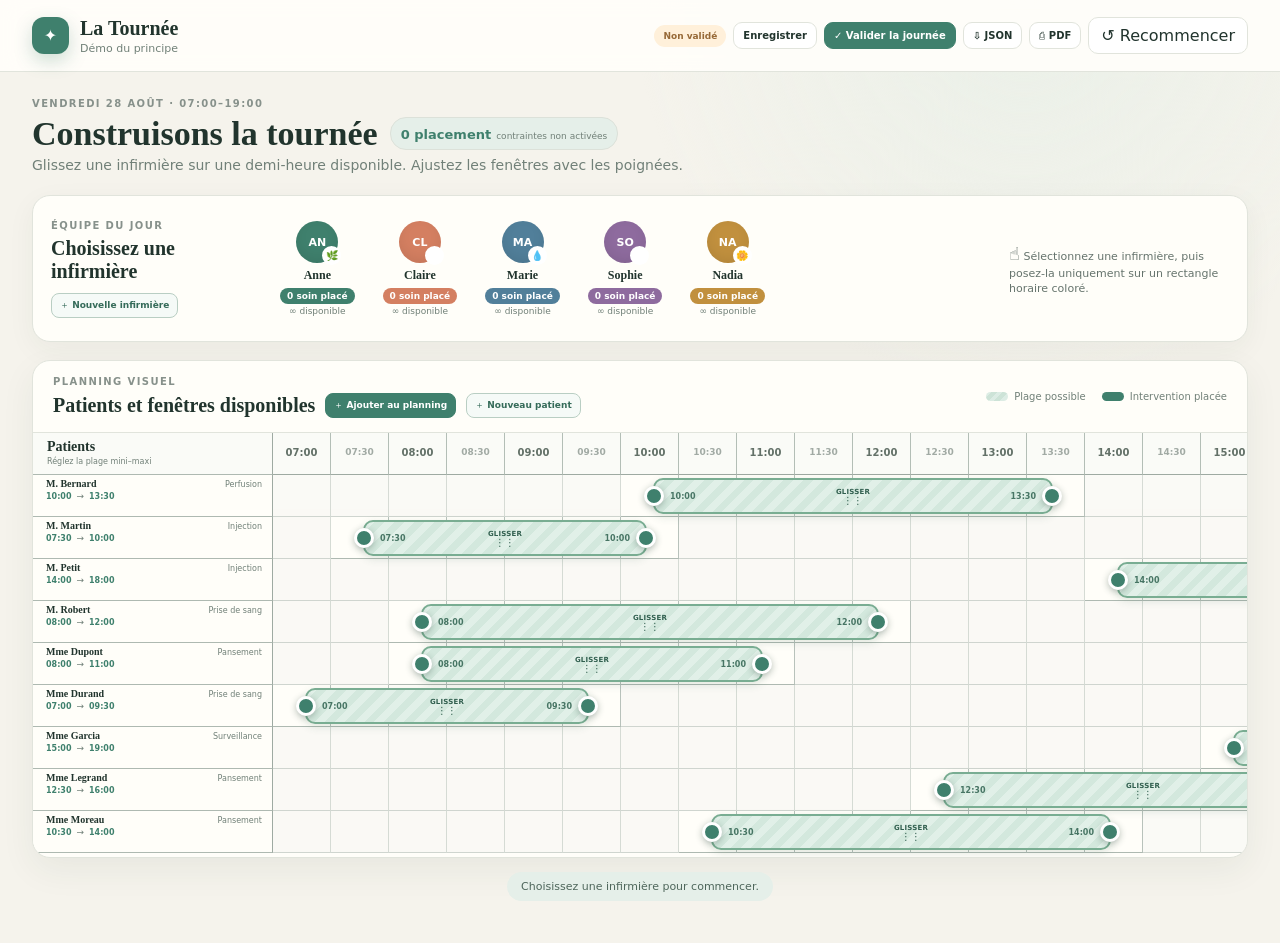
==== index.html @ e07efc5f "Publier la démo La Tournée" ====
<!doctype html>
<html lang="fr">
<head>
  <meta charset="utf-8">
  <meta name="viewport" content="width=device-width, initial-scale=1">
  <meta name="theme-color" content="#f5f3ec">
  <title>La Tournée — Démo planning</title>
  <link rel="stylesheet" href="styles.css">
</head>
<body>
  <header class="topbar">
    <div class="brand"><span class="brand-mark">✦</span><div><strong>La Tournée</strong><small>Démo du principe</small></div></div>
    <div class="top-actions">
      <span id="validationBadge" class="validation-badge">Non validé</span>
      <button id="saveButton" class="action-button" type="button">Enregistrer</button>
      <button id="validateButton" class="action-button primary" type="button">✓ Valider la journée</button>
      <button id="exportButton" class="action-button" type="button">⇩ JSON</button>
      <button id="printButton" class="action-button" type="button">⎙ PDF</button>
      <button id="resetButton" class="reset" type="button">↺ Recommencer</button>
    </div>
  </header>
  <main>
    <section class="intro">
      <div><p class="eyebrow">VENDREDI 28 AOÛT · 07:00–19:00</p><div class="intro-title-line"><h1>Construisons la tournée</h1><div class="score" aria-live="polite"><strong id="score">0 placement</strong><span>contraintes non activées</span></div></div><p>Glissez une infirmière sur une demi-heure disponible. Ajustez les fenêtres avec les poignées.</p></div>
    </section>
    <section class="nurse-dock" aria-labelledby="nursesTitle">
      <div class="dock-title"><p class="eyebrow">ÉQUIPE DU JOUR</p><div class="title-with-action"><h2 id="nursesTitle">Choisissez une infirmière</h2><button id="addNurseButton" class="small-add" type="button">＋ Nouvelle infirmière</button></div></div>
      <div id="nurseList" class="nurse-list"></div>
      <p class="hint"><span>☝</span> Sélectionnez une infirmière, puis posez-la uniquement sur un rectangle horaire coloré.</p>
    </section>
    <section id="nurseAgenda" class="nurse-agenda" hidden aria-live="polite">
      <div class="agenda-heading">
        <div><p class="eyebrow">EMPLOI DU TEMPS DE LA JOURNÉE</p><div class="agenda-title-line"><h2 id="agendaTitle"></h2><p id="agendaSummary"></p></div></div>
      </div>
      <div class="agenda-scroll"><div id="nurseTimeline" class="nurse-timeline"></div></div>
      <div class="agenda-table-wrap">
        <table class="agenda-table"><thead><tr><th>Heure</th><th>Patient</th><th>Intervention</th></tr></thead><tbody id="agendaBody"></tbody></table>
      </div>
    </section>
    <section class="planning-card">
      <div class="planning-head">
        <div><p class="eyebrow">PLANNING VISUEL</p><div class="title-with-action"><h2>Patients et fenêtres disponibles</h2><button id="schedulePatientButton" class="small-add primary-add" type="button">＋ Ajouter au planning</button><button id="addPatientButton" class="small-add" type="button">＋ Nouveau patient</button></div></div>
        <div class="legend"><span><i class="possible"></i>Plage possible</span><span><i class="assigned"></i>Intervention placée</span></div>
      </div>
      <div class="table-scroll"><div id="planner" class="planner" aria-label="Planning des patients de 7 heures à 19 heures"></div></div>
    </section>
    <p id="status" class="status" role="status" aria-live="polite">Choisissez une infirmière pour commencer.</p>
    <section id="printGroup" class="print-group" aria-label="Emplois du temps de toute l’équipe"></section>
  </main>
  <dialog id="profileDialog" class="profile-dialog">
    <form id="profileForm" method="dialog">
      <header><p class="eyebrow">FICHE MODIFIABLE</p><h2 id="profileTitle">Informations</h2></header>
      <div class="profile-fields">
        <label>Nom<input id="profileLastName" name="lastName" autocomplete="family-name" required></label>
        <label>Prénom<input id="profileFirstName" name="firstName" autocomplete="given-name"></label>
        <label id="profileProGroup">N° professionnel<input id="profileProNumber" name="proNumber"></label>
        <label>Téléphone<input id="profilePhone" name="phone" type="tel" autocomplete="tel"></label>
        <label id="profileCareGroup">Intervention<select id="profileCare" name="care"><option>Pansement</option><option>Injection</option><option>Prise de sang</option><option>Perfusion</option><option>Surveillance</option><option>Autre</option></select></label>
      </div>
      <p class="profile-note">Ces renseignements pourront être complétés plus tard.</p>
      <div class="profile-actions"><button type="button" id="profileCancel">Annuler</button><button type="submit" class="primary">Enregistrer</button></div>
    </form>
  </dialog>
  <dialog id="schedulePatientDialog" class="profile-dialog">
    <form id="schedulePatientForm" method="dialog">
      <header><p class="eyebrow">INTERVENTION DU JOUR</p><h2>Ajouter un patient au planning</h2></header>
      <div class="profile-fields">
        <label>Patient<select id="schedulePatientSelect" required></select></label>
        <label>Intervention<select id="scheduleCare"><option>Pansement</option><option>Injection</option><option>Prise de sang</option><option>Perfusion</option><option>Surveillance</option><option>Autre</option></select></label>
        <label>Disponible à partir de<select id="scheduleMin" required></select></label>
        <label>Disponible jusqu’à<select id="scheduleMax" required></select></label>
      </div>
      <p class="profile-note">La plage proposée par défaut est 07:00–09:00. Elle restera ajustable ensuite avec les poignées du planning.</p>
      <div class="profile-actions"><button type="button" id="schedulePatientCancel">Annuler</button><button type="submit" class="primary">Ajouter au planning</button></div>
    </form>
  </dialog>
  <script src="app.js"></script>
</body>
</html>
---- styles.css ----
:root{--ink:#21342d;--muted:#718078;--cream:#f5f3ec;--paper:#fffef9;--line:#e1e4dc;--green:#3f806d;--patient-width:240px;--slot-width:58px;font-family:Inter,ui-rounded,"SF Pro Rounded","Segoe UI",system-ui,sans-serif;color:var(--ink);background:var(--cream);font-synthesis:none}
*{box-sizing:border-box}body{margin:0;background:radial-gradient(circle at 80% 0,#eaf0e8 0,transparent 28%),var(--cream)}button,input{font:inherit}
.topbar{height:72px;padding:0 32px;display:flex;align-items:center;justify-content:space-between;background:#fffefaeb;border-bottom:1px solid var(--line);backdrop-filter:blur(10px)}.brand{display:flex;align-items:center;gap:11px}.brand-mark{width:37px;height:37px;display:grid;place-items:center;border-radius:12px;color:#fff;background:var(--green);box-shadow:0 7px 18px #3f806d40}.brand strong,.brand small{display:block}.brand strong{font:700 20px Georgia,serif}.brand small{margin-top:2px;color:var(--muted);font-size:11px}.reset{border:1px solid var(--line);border-radius:10px;padding:8px 12px;color:var(--ink);background:#fff;cursor:pointer}.reset:hover{border-color:#aac6b8;background:#f5faf7}
main{max-width:1500px;margin:auto;padding:26px 32px 42px}.intro{display:flex;align-items:end;justify-content:space-between;margin-bottom:22px}.eyebrow{margin:0 0 6px;color:#87918b;font-size:10px;font-weight:800;letter-spacing:.14em}.intro h1{margin:0 0 5px;font:700 34px/1.1 Georgia,serif}.intro p:last-child{margin:0;color:var(--muted);font-size:14px}.score{min-width:126px;padding:13px 16px;border:1px solid #dce1d9;border-radius:14px;background:#fffefa;box-shadow:0 7px 22px #263a3010}.score strong,.score span{display:block}.score strong{font:700 22px Georgia,serif;color:var(--green)}.score span{margin-top:2px;color:var(--muted);font-size:10px}
.nurse-dock{display:grid;grid-template-columns:200px 1fr auto;align-items:center;gap:20px;margin-bottom:18px;padding:16px 18px;border:1px solid var(--line);border-radius:18px;background:var(--paper);box-shadow:0 8px 28px #27392f0d}.dock-title h2,.planning-head h2{margin:0;font:700 20px Georgia,serif}.nurse-list{display:flex;gap:10px;flex-wrap:wrap}.nurse{min-width:82px;padding:8px;border:1px solid transparent;border-radius:13px;background:transparent;color:var(--ink);cursor:grab;transition:.16s}.nurse:hover,.nurse.selected{transform:translateY(-2px);border-color:var(--nurse);background:#fff;box-shadow:0 6px 16px #263a3016}.portrait{position:relative;width:42px;height:42px;margin:auto;display:grid;place-items:center;border-radius:50%;color:#fff;background:var(--nurse);box-shadow:inset 0 -5px 12px #0001}.portrait b{font-size:11px}.portrait i{position:absolute;right:-3px;bottom:-2px;width:19px;height:19px;display:grid;place-items:center;border:2px solid white;border-radius:50%;background:#fff;font-style:normal;font-size:10px}.nurse strong,.nurse small{display:block}.nurse strong{margin-top:5px;font:700 12px Georgia,serif}.nurse small{margin-top:1px;color:var(--muted);font-size:9px}.hint{max-width:220px;margin:0;color:#65736c;font-size:11px;line-height:1.4}.hint span{font-size:18px}
.planning-card{overflow:hidden;border:1px solid var(--line);border-radius:18px;background:var(--paper);box-shadow:0 12px 34px #263a3010}.planning-head{height:72px;padding:0 20px;display:flex;align-items:center;justify-content:space-between;border-bottom:1px solid var(--line)}.legend{display:flex;gap:16px;color:var(--muted);font-size:10px}.legend span{display:flex;align-items:center;gap:6px}.legend i{width:22px;height:9px;border-radius:5px}.legend .possible{background:repeating-linear-gradient(135deg,#dcece4,#dcece4 4px,#cde3d7 4px,#cde3d7 8px)}.legend .assigned{background:var(--green)}
.table-scroll{overflow-x:auto;padding-bottom:4px}.planner{--slots:24;position:relative;min-width:calc(var(--patient-width) + var(--slots)*var(--slot-width));display:grid;grid-template-columns:var(--patient-width) repeat(var(--slots),var(--slot-width));grid-auto-rows:74px}.patient-heading{position:sticky;left:0;z-index:6;grid-row:1;padding:16px 18px;border-right:1px solid var(--line);border-bottom:1px solid var(--line);background:#fafbf7}.patient-heading strong,.patient-heading span{display:block}.patient-heading strong{font:700 14px Georgia,serif}.patient-heading span{margin-top:4px;color:var(--muted);font-size:9px}.time-heading{grid-row:1;padding-top:24px;text-align:center;border-right:1px solid var(--line);border-bottom:1px solid var(--line);background:#fafbf7;color:#637168;font-size:10px;font-weight:800}.time-heading.half{color:#a1aaa4;font-size:9px}.patient-label{position:sticky;left:0;z-index:5;padding:9px 12px 8px 16px;border-right:1px solid var(--line);border-bottom:1px solid var(--line);background:#fffef9}.patient-label>div:first-child{display:flex;align-items:baseline;justify-content:space-between;gap:7px}.patient-label strong{font:700 12px Georgia,serif}.patient-label span{color:var(--muted);font-size:9px}.window-values{display:flex;gap:5px;margin-top:8px;align-items:center}.window-values b{font-size:9px;color:var(--green)}.range-wrap{position:relative;height:13px;margin-top:2px}.range{position:absolute;left:0;width:100%;height:13px;margin:0;appearance:none;background:transparent;pointer-events:none}.range::-webkit-slider-thumb{appearance:none;width:14px;height:14px;border:2px solid white;border-radius:50%;background:var(--green);box-shadow:0 1px 5px #20372d55;pointer-events:auto;cursor:ew-resize}.range::-moz-range-thumb{width:11px;height:11px;border:2px solid white;border-radius:50%;background:var(--green);pointer-events:auto;cursor:ew-resize}.range::-webkit-slider-runnable-track{height:4px;border-radius:4px;background:#d8e8df}.range.max::-webkit-slider-runnable-track{background:transparent}
.window-band{z-index:1;align-self:center;height:42px;margin:0 3px;padding:0 9px;display:flex;align-items:center;justify-content:space-between;gap:8px;border:1px solid #a9cdbb;border-radius:10px;background:repeating-linear-gradient(135deg,#e1f0e8,#e1f0e8 7px,#d3e8dd 7px,#d3e8dd 14px);color:#477564;box-shadow:inset 0 0 0 1px #ffffff80;pointer-events:none;overflow:hidden}.window-band strong{font-size:9px;letter-spacing:.04em;text-transform:uppercase;white-space:nowrap}.window-band span{font-size:8px;font-weight:800;white-space:nowrap}.slot{position:relative;z-index:2;grid-row:auto;border:0;border-right:1px solid #d7ddd7;border-bottom:1px solid #cfd6d0;background:#ffffffd9;cursor:pointer}.slot:nth-child(2n){background:#fafbf8d9}.slot.allowed{background:transparent}.slot.open:hover,.slot.open.over{z-index:3;outline:2px solid var(--green);outline-offset:-2px;background:#bcdccbad}.assignment{z-index:4;align-self:center;height:42px;margin:0 4px;padding:4px;border:0;border-radius:9px;color:white;background:var(--nurse);box-shadow:0 4px 12px #263a3040;cursor:pointer;animation:pop .25s ease-out;transform:translateY(calc(var(--stack,0)*5px))}.assignment span,.assignment strong{display:block}.assignment span{font-size:11px;font-weight:900}.assignment strong{margin-top:2px;font-size:8px}.assignment:hover{z-index:8;filter:brightness(.95)}@keyframes pop{from{transform:scale(.7);opacity:0}to{transform:scale(1);opacity:1}}
.status{width:max-content;max-width:100%;margin:14px auto 0;padding:8px 14px;border-radius:20px;color:#4e665b;background:#e5efe9;font-size:11px}
@media(max-width:900px){main{padding:20px 14px}.topbar{padding:0 16px}.intro{align-items:start;gap:12px}.intro h1{font-size:27px}.nurse-dock{grid-template-columns:1fr}.hint{max-width:none}.planning-head{align-items:start;height:auto;padding:15px;gap:12px;flex-direction:column}.legend{flex-wrap:wrap;padding-bottom:2px}}

.nurse-agenda{margin:0 0 18px;border:1px solid #d8e1da;border-radius:18px;background:#fffef9;box-shadow:0 8px 28px #27392f0d;overflow:hidden}.nurse-agenda[hidden]{display:none}.agenda-heading{min-height:68px;padding:13px 18px;display:flex;align-items:center;justify-content:space-between;border-bottom:1px solid var(--line);background:#f7faf7}.agenda-heading h2{margin:0;font:700 22px Georgia,serif}.agenda-heading h2::before{content:"";display:inline-block;width:10px;height:10px;margin-right:8px;border-radius:50%;background:var(--nurse)}.agenda-heading>p{margin:0;padding:6px 10px;border-radius:15px;color:#517064;background:#e5efe9;font-size:10px;font-weight:800}.agenda-scroll{overflow-x:auto}.nurse-timeline{--slots:24;min-width:calc(var(--slots)*var(--slot-width));display:grid;grid-template-columns:repeat(var(--slots),var(--slot-width));grid-template-rows:30px 66px}.agenda-time{grid-row:1;padding-top:10px;text-align:center;border-right:1px solid #d7ddd7;color:#637168;font-size:9px;font-weight:800}.agenda-time.half{color:#a1aaa4}.agenda-cell{grid-row:2;padding:5px 3px;display:flex;flex-direction:column;gap:3px;border-top:1px solid #d7ddd7;border-right:1px solid #d7ddd7;background:#fff}.agenda-cell:nth-child(4n){background:#fafbf8}.agenda-chip{display:block;overflow:hidden;padding:5px 3px;border-radius:6px;color:#fff;background:var(--nurse);font-size:8px;font-weight:800;text-align:center;text-overflow:ellipsis;white-space:nowrap}.agenda-table-wrap{border-top:1px solid var(--line)}.agenda-table{width:100%;border-collapse:collapse;font-size:11px}.agenda-table th,.agenda-table td{padding:9px 18px;text-align:left;border-bottom:1px solid #edf0eb}.agenda-table th{color:#7f8a84;background:#fafbf8;font-size:9px;letter-spacing:.06em;text-transform:uppercase}.agenda-table tbody tr:last-child td{border-bottom:0}.agenda-table td:first-child{width:100px;color:var(--green)}.agenda-empty td{text-align:center!important;color:var(--muted)!important;padding:14px!important}

/* La fenêtre patient se manipule désormais directement sur le planning. */
.range-wrap{display:none}.window-help{display:block;margin-top:4px;color:#91a098;font-size:8px}
.window-band{z-index:3;height:46px;margin:0 3px;padding:0;gap:0;justify-content:stretch;border:2px solid #79ad92;border-radius:11px;box-shadow:0 3px 9px #315f4f25;pointer-events:auto}
.window-band.adjusting,.window-band.drop-ready{border-color:#2f705b;box-shadow:0 0 0 3px #75ae9340,0 5px 13px #315f4f30}
.window-time{padding:0 5px;font-size:8px;font-weight:900;white-space:nowrap;pointer-events:none}
.window-handle{align-self:stretch;width:24px;flex:0 0 24px;border:0;color:#fff;background:#3f806d;cursor:ew-resize;font-size:12px;font-weight:900}
.window-handle.start{border-radius:8px 0 0 8px}.window-handle.end{border-radius:0 8px 8px 0}.window-handle:hover{background:#2f6d59}
.window-mover{min-width:24px;flex:1;align-self:stretch;border:0;background:transparent;color:#315f4f;cursor:grab}.window-mover:active{cursor:grabbing}.window-mover strong,.window-mover small{display:block}.window-mover strong{overflow:hidden;text-overflow:ellipsis;font-size:8px;letter-spacing:.03em;text-transform:uppercase;white-space:nowrap}.window-mover small{margin-top:1px;font-size:12px;line-height:8px}
.adjusting-window{cursor:ew-resize;user-select:none}.slot.open:hover,.slot.open.over{z-index:4}.assignment{z-index:5}

/* Poignées rondes, faciles à saisir. */
.window-band{overflow:visible}
.window-handle{align-self:center;width:22px;height:22px;flex:0 0 22px;padding:0;border:3px solid #fff;border-radius:50%!important;background:#3f806d;box-shadow:0 2px 7px #213c3155;cursor:ew-resize;position:relative;z-index:2}
.window-handle.start{margin-left:-12px;margin-right:2px}.window-handle.end{margin-left:2px;margin-right:-12px}.window-handle:hover{transform:scale(1.12);background:#2f6d59}.window-handle:active{transform:scale(.94)}
.assignment{cursor:grab}.assignment:active{cursor:grabbing}.assignment.moving{opacity:.45;filter:saturate(.7)}
.slot.inactive{cursor:default;background:#f7f7f3;opacity:.58}.slot.inactive:disabled{color:transparent}.slot.allowed{background:transparent}.window-band{cursor:copy}

/* Mode compact : davantage de patients et d’affectations visibles sans défilement vertical. */
.planner{grid-auto-rows:58px}.patient-heading{padding:11px 16px}.patient-label{padding:5px 11px 4px 14px}.patient-label strong{font-size:11px}.patient-label>div:first-child span{font-size:8px}.window-values{margin-top:4px}.window-help{display:none}.window-band{height:36px}.window-handle{width:20px;height:20px;flex-basis:20px}.window-handle.start{margin-left:-11px}.window-handle.end{margin-right:-11px}.window-mover strong{font-size:7px}.window-mover small{font-size:10px}.assignment{height:34px;padding:3px}.assignment span{font-size:10px}.assignment strong{font-size:7px;margin-top:0}
.agenda-heading{min-height:54px;padding:9px 16px}.agenda-heading h2{font-size:19px}.nurse-timeline{grid-template-rows:24px 48px}.agenda-time{padding-top:7px;font-size:8px}.agenda-cell{padding:3px 2px;gap:2px}.agenda-chip{padding:3px 2px;font-size:7px}.agenda-table th,.agenda-table td{padding:6px 16px}.agenda-empty td{padding:9px!important}

.top-actions{display:flex;align-items:center;gap:7px;flex-wrap:wrap;justify-content:flex-end}.action-button{border:1px solid var(--line);border-radius:9px;padding:7px 9px;color:var(--ink);background:#fff;cursor:pointer;font-size:10px;font-weight:700}.action-button:hover{border-color:#a8c5b7;background:#f5faf7}.action-button.primary{border-color:#3f806d;color:#fff;background:#3f806d}.action-button.primary:hover{background:#326d5b}.validation-badge{padding:6px 9px;border-radius:14px;color:#976937;background:#fff0da;font-size:9px;font-weight:800}.validation-badge.validated{color:#2e6a56;background:#dcece4}
@media(max-width:980px){.topbar{height:auto;min-height:72px;padding-top:9px;padding-bottom:9px;gap:12px}.validation-badge{display:none}}
@media print{body{background:#fff}.topbar{height:auto;padding:10px 0}.top-actions,.nurse-dock,.status,.reset,.action-button{display:none!important}main{max-width:none;padding:10px 0}.intro{margin-bottom:10px}.planning-card,.nurse-agenda{box-shadow:none;break-inside:avoid}.table-scroll,.agenda-scroll{overflow:visible}.planner,.nurse-timeline{transform-origin:top left}.planning-head{height:54px}@page{size:landscape;margin:10mm}}

/* Le PDF contient exclusivement l’emploi du temps de l’infirmière. */
@media print{
  .topbar,.intro,.nurse-dock,.planning-card,.status{display:none!important}
  body,main{margin:0!important;padding:0!important;background:#fff!important}
  main{max-width:none!important}
  .nurse-agenda{display:block!important;margin:0!important;border:1px solid #cfd8d1!important;border-radius:14px!important;box-shadow:none!important;overflow:hidden!important}
  .agenda-heading{min-height:58px!important;padding:10px 16px!important}
  .agenda-scroll,.agenda-table-wrap{display:block!important;overflow:visible!important}
  .nurse-timeline{width:100%!important;min-width:0!important;grid-template-columns:repeat(24,1fr)!important}
  .agenda-table{font-size:11px!important}
  .agenda-table th,.agenda-table td{padding:7px 14px!important}
  @page{size:landscape;margin:10mm}
}

/* Densité maximale du tableau patients. */
.planner{grid-auto-rows:46px}.patient-heading{padding:7px 14px}.patient-heading span{margin-top:2px;font-size:8px}.patient-label{padding:3px 10px 2px 13px}.patient-label strong{font-size:10px}.patient-label>div:first-child span{font-size:7px}.window-values{margin-top:2px;line-height:1}.window-values b{font-size:8px}.window-band{height:29px;border-width:1px;border-radius:8px}.window-handle{width:18px;height:18px;flex-basis:18px;border-width:2px}.window-handle.start{margin-left:-10px}.window-handle.end{margin-right:-10px}.window-time{padding:0 3px;font-size:7px}.window-mover strong{font-size:6px}.window-mover small{font-size:8px;line-height:6px}.assignment{height:27px;margin:0 3px;padding:2px;border-radius:7px}.assignment span{font-size:9px;line-height:11px}.assignment strong{font-size:6px;line-height:8px}

/* Rectangles à leur taille confortable, avec seulement 3 px d’air entre les patients. */
.planner{grid-auto-rows:42px}.time-heading{padding-top:14px}.patient-heading{padding:6px 14px}.patient-label{padding:3px 10px 2px 13px}.patient-label strong{font-size:10px}.patient-label>div:first-child span{font-size:8px}.window-values{margin-top:3px}.window-values b{font-size:8px}.window-band{height:36px;border-width:2px;border-radius:10px}.window-handle{width:20px;height:20px;flex-basis:20px;border-width:3px}.window-handle.start{margin-left:-11px}.window-handle.end{margin-right:-11px}.window-time{padding:0 4px;font-size:8px}.window-mover strong{font-size:7px}.window-mover small{font-size:10px;line-height:8px}.assignment{height:34px;margin:0 3px;padding:3px;border-radius:8px}.assignment span{font-size:10px;line-height:12px}.assignment strong{font-size:7px;line-height:9px}

.print-group{display:none}

.profile-dialog{width:min(520px,calc(100vw - 28px));padding:0;border:0;border-radius:18px;color:var(--ink);background:#fffef9;box-shadow:0 24px 70px #17312655}.profile-dialog::backdrop{background:#1d302966;backdrop-filter:blur(2px)}.profile-dialog form{padding:22px}.profile-dialog header{margin-bottom:17px}.profile-dialog h2{margin:3px 0 0;font:700 24px Georgia,serif}.profile-fields{display:grid;grid-template-columns:1fr 1fr;gap:13px}.profile-fields label{display:grid;gap:5px;color:#64736b;font-size:10px;font-weight:800;text-transform:uppercase;letter-spacing:.05em}.profile-fields label[hidden]{display:none}.profile-fields input,.profile-fields select{width:100%;box-sizing:border-box;padding:10px 11px;border:1px solid #cfdad3;border-radius:9px;color:var(--ink);background:#fff;font:500 13px system-ui}.profile-fields input:focus,.profile-fields select:focus{outline:2px solid #82b39c;outline-offset:1px}.profile-note{margin:14px 0;color:var(--muted);font-size:10px}.profile-actions{display:flex;justify-content:flex-end;gap:8px}.profile-actions button{padding:9px 14px;border:1px solid var(--line);border-radius:9px;background:#fff;color:var(--ink);font-weight:750;cursor:pointer}.profile-actions .primary{border-color:var(--green);color:#fff;background:var(--green)}.patient-label{cursor:context-menu}@media(max-width:560px){.profile-fields{grid-template-columns:1fr}}
.title-with-action{display:flex;align-items:center;gap:10px;flex-wrap:wrap}.small-add{padding:5px 8px;border:1px solid #b9cec3;border-radius:8px;color:#356b59;background:#f5faf7;cursor:pointer;font-size:9px;font-weight:800;white-space:nowrap}.small-add:hover{border-color:#3f806d;background:#e5f0ea}
.small-add.primary-add{border-color:#3f806d;color:#fff;background:#3f806d}.small-add.primary-add:hover{background:#326d5b}

/* Grille plus nette : demi-heures verticales et patients horizontaux. */
.patient-heading,.patient-label{border-right-color:#9eaaa2;border-bottom-color:#aeb9b1}
.time-heading{border-right-color:#b3beb6;border-bottom-color:#9eaaa2}
.slot{border-right-color:#b8c2bb;border-bottom-color:#aeb9b1}

/* Les bornes mini et maxi représentent des heures précises : elles s’alignent au centre de leur colonne. */
.planner{padding-right:calc(var(--slot-width)/2)}
.window-band{transform:translateX(calc(var(--slot-width)/2))}

/* Les compteurs restent sous le regard, immédiatement après leur titre. */
.intro{display:block}.intro-title-line,.agenda-title-line{display:flex;align-items:center;gap:12px;flex-wrap:wrap}.intro-title-line{margin-bottom:5px}.intro h1{margin:0}.score{min-width:0;padding:6px 10px;border-radius:16px;box-shadow:none;background:#e5efe9}.score strong,.score span{display:inline}.score strong{font:800 13px system-ui;color:var(--green)}.score span{margin-left:5px;font-size:9px}.agenda-heading{justify-content:flex-start}.agenda-title-line>p{margin:0;padding:6px 10px;border-radius:15px;color:#517064;background:#e5efe9;font-size:10px;font-weight:800}

.nurse-count{display:block;width:max-content;margin:5px auto 2px;padding:3px 7px;border-radius:10px;color:#fff;background:var(--nurse);font-style:normal;font-size:9px;font-weight:850;white-space:nowrap}.nurse small{margin-top:2px}

/* Tableau chronologique compact : Intervention suit immédiatement Patient. */
.agenda-table{table-layout:fixed}.agenda-table th:first-child,.agenda-table td:first-child{width:90px}.agenda-table th:nth-child(2),.agenda-table td:nth-child(2){width:190px}

/* Impression compacte de toute l’équipe. */
@media print{
  .topbar,.intro,.nurse-dock,.nurse-agenda,.planning-card,.status{display:none!important}
  body,main{margin:0!important;padding:0!important;background:#fff!important}
  main{max-width:none!important}
  .print-group{display:block!important}
  .print-nurse{margin:0 0 4mm;border:1px solid #cfd8d1;border-radius:9px;overflow:hidden;break-inside:avoid;page-break-inside:avoid}
  .print-nurse header{height:36px;padding:4px 9px;display:flex;align-items:center;justify-content:space-between;background:#f7faf7;border-bottom:1px solid #dbe1dc}
  .print-nurse header small{display:block;color:#7f8a84;font-size:6px;font-weight:800;letter-spacing:.12em}
  .print-nurse header h2{margin:1px 0 0;font:700 14px Georgia,serif}
  .print-nurse header h2::before{content:"";display:inline-block;width:7px;height:7px;margin-right:5px;border-radius:50%;background:var(--nurse)}
  .print-nurse header>strong{padding:3px 7px;border-radius:10px;color:#416c5d;background:#e5efe9;font-size:7px}
  .print-timeline{display:none}
  .print-time{grid-row:1;padding-top:3px;text-align:center;border-right:1px solid #d7ddd7;color:#637168;font-size:6px;font-weight:800}
  .print-cell{grid-row:2;padding:1px;display:flex;flex-direction:column;gap:1px;border-top:1px solid #d7ddd7;border-right:1px solid #d7ddd7}
  .print-cell span{display:block;overflow:hidden;padding:1px;border-radius:3px;color:#fff;background:var(--nurse);font-size:5px;font-weight:800;text-align:center;text-overflow:ellipsis;white-space:nowrap}
  .print-nurse table{width:100%;border-collapse:collapse;font-size:7px}
  .print-nurse table{table-layout:fixed}.print-nurse th:first-child,.print-nurse td:first-child{width:55px}.print-nurse th:nth-child(2),.print-nurse td:nth-child(2){width:145px}
  .print-nurse th,.print-nurse td{padding:2px 9px;text-align:left;border-top:1px solid #e6eae6;line-height:1.05}
  .print-nurse th{color:#7f8a84;background:#fafbf8;font-size:6px;letter-spacing:.06em;text-transform:uppercase}
  .print-nurse td:first-child{width:60px;color:#3f806d}.print-empty td{text-align:center;color:#7f8a84!important}
  @page{size:landscape;margin:8mm}
}
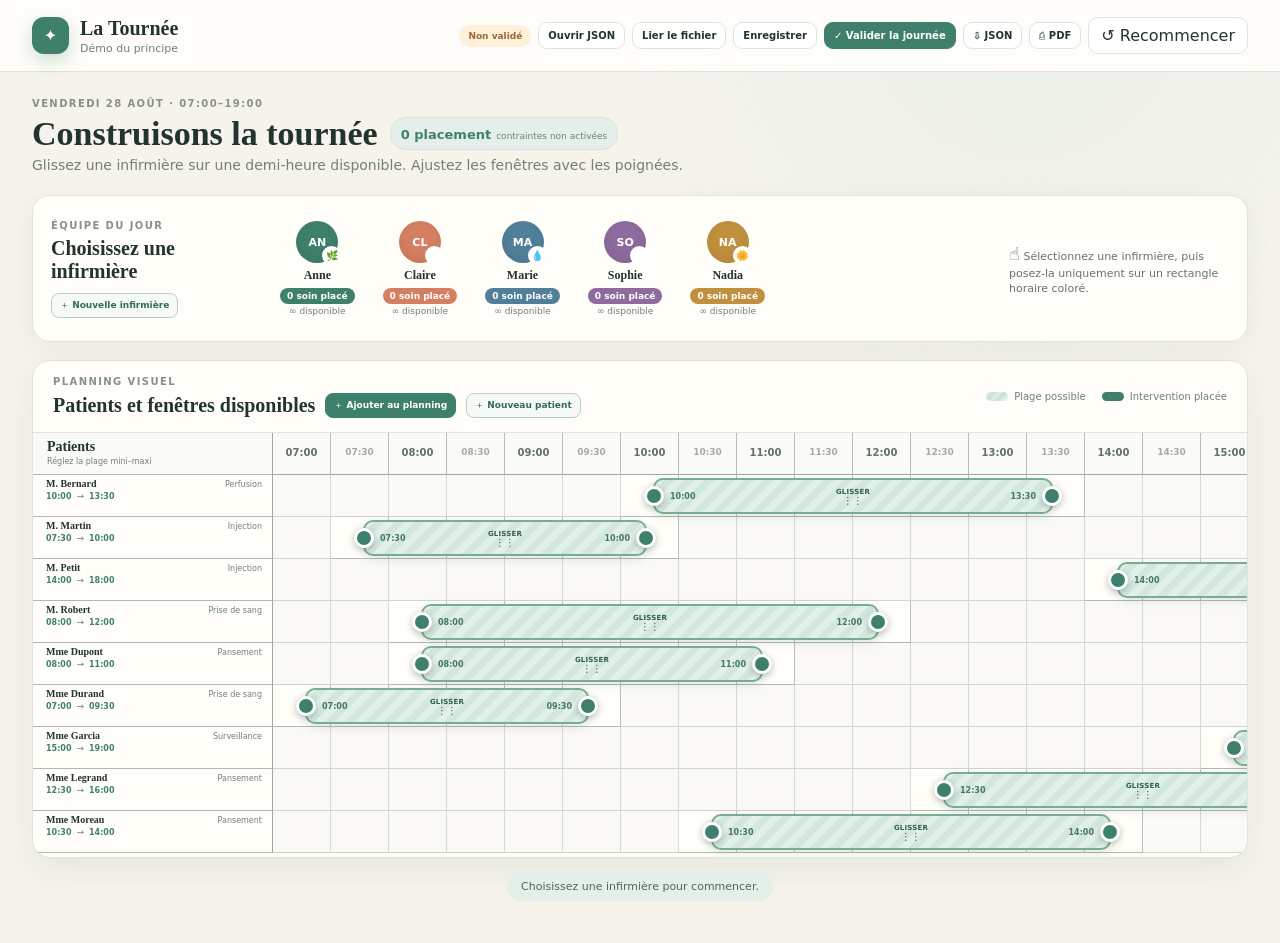
==== commit cd8dc9e7: "Ajouter ouverture et liaison des plannings JSON" ====
--- a/index.html
+++ b/index.html
@@ -12,6 +12,8 @@
     <div class="brand"><span class="brand-mark">✦</span><div><strong>La Tournée</strong><small>Démo du principe</small></div></div>
     <div class="top-actions">
       <span id="validationBadge" class="validation-badge">Non validé</span>
+      <span class="json-opener"><button class="action-button" type="button" tabindex="-1">Ouvrir JSON</button><input id="openJsonInput" type="file" accept="application/json,.json" aria-label="Ouvrir un planning JSON"></span>
+      <button id="linkJsonButton" class="action-button" type="button">Lier le fichier</button>
       <button id="saveButton" class="action-button" type="button">Enregistrer</button>
       <button id="validateButton" class="action-button primary" type="button">✓ Valider la journée</button>
       <button id="exportButton" class="action-button" type="button">⇩ JSON</button>
--- a/styles.css
+++ b/styles.css
@@ -33,6 +33,7 @@
 .agenda-heading{min-height:54px;padding:9px 16px}.agenda-heading h2{font-size:19px}.nurse-timeline{grid-template-rows:24px 48px}.agenda-time{padding-top:7px;font-size:8px}.agenda-cell{padding:3px 2px;gap:2px}.agenda-chip{padding:3px 2px;font-size:7px}.agenda-table th,.agenda-table td{padding:6px 16px}.agenda-empty td{padding:9px!important}
 
 .top-actions{display:flex;align-items:center;gap:7px;flex-wrap:wrap;justify-content:flex-end}.action-button{border:1px solid var(--line);border-radius:9px;padding:7px 9px;color:var(--ink);background:#fff;cursor:pointer;font-size:10px;font-weight:700}.action-button:hover{border-color:#a8c5b7;background:#f5faf7}.action-button.primary{border-color:#3f806d;color:#fff;background:#3f806d}.action-button.primary:hover{background:#326d5b}.validation-badge{padding:6px 9px;border-radius:14px;color:#976937;background:#fff0da;font-size:9px;font-weight:800}.validation-badge.validated{color:#2e6a56;background:#dcece4}
+.json-opener{position:relative;display:inline-flex}.json-opener input{position:absolute;inset:0;width:100%;height:100%;opacity:0;cursor:pointer}
 @media(max-width:980px){.topbar{height:auto;min-height:72px;padding-top:9px;padding-bottom:9px;gap:12px}.validation-badge{display:none}}
 @media print{body{background:#fff}.topbar{height:auto;padding:10px 0}.top-actions,.nurse-dock,.status,.reset,.action-button{display:none!important}main{max-width:none;padding:10px 0}.intro{margin-bottom:10px}.planning-card,.nurse-agenda{box-shadow:none;break-inside:avoid}.table-scroll,.agenda-scroll{overflow:visible}.planner,.nurse-timeline{transform-origin:top left}.planning-head{height:54px}@page{size:landscape;margin:10mm}}
 
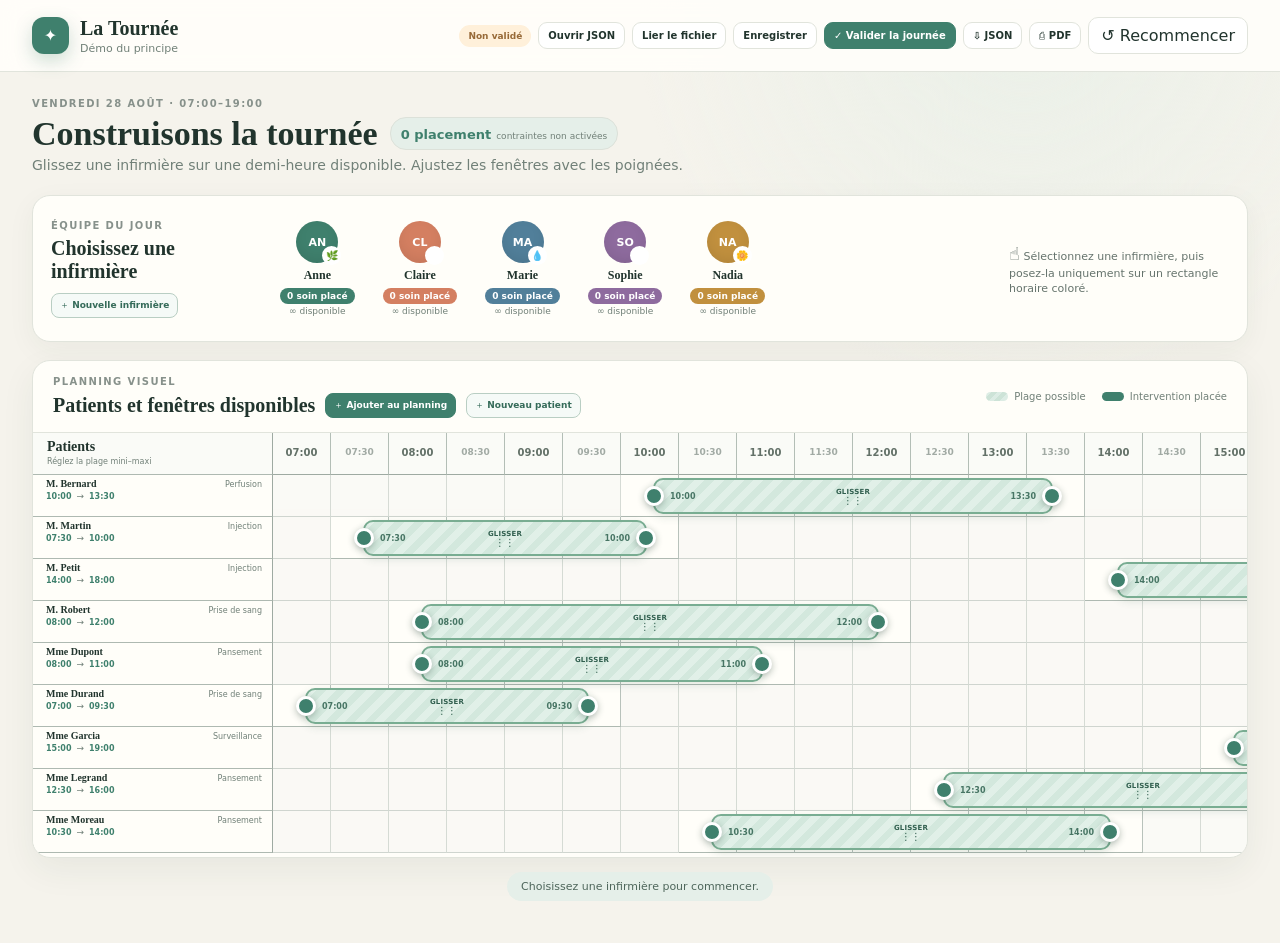
==== commit e8c6cbf7: "Corriger le sélecteur de planning JSON" ====
--- a/index.html
+++ b/index.html
@@ -12,7 +12,8 @@
     <div class="brand"><span class="brand-mark">✦</span><div><strong>La Tournée</strong><small>Démo du principe</small></div></div>
     <div class="top-actions">
       <span id="validationBadge" class="validation-badge">Non validé</span>
-      <span class="json-opener"><button class="action-button" type="button" tabindex="-1">Ouvrir JSON</button><input id="openJsonInput" type="file" accept="application/json,.json" aria-label="Ouvrir un planning JSON"></span>
+      <button id="openJsonButton" class="action-button" type="button">Ouvrir JSON</button>
+      <input id="openJsonInput" type="file" accept="application/json,.json" hidden>
       <button id="linkJsonButton" class="action-button" type="button">Lier le fichier</button>
       <button id="saveButton" class="action-button" type="button">Enregistrer</button>
       <button id="validateButton" class="action-button primary" type="button">✓ Valider la journée</button>
--- a/styles.css
+++ b/styles.css
@@ -33,7 +33,6 @@
 .agenda-heading{min-height:54px;padding:9px 16px}.agenda-heading h2{font-size:19px}.nurse-timeline{grid-template-rows:24px 48px}.agenda-time{padding-top:7px;font-size:8px}.agenda-cell{padding:3px 2px;gap:2px}.agenda-chip{padding:3px 2px;font-size:7px}.agenda-table th,.agenda-table td{padding:6px 16px}.agenda-empty td{padding:9px!important}
 
 .top-actions{display:flex;align-items:center;gap:7px;flex-wrap:wrap;justify-content:flex-end}.action-button{border:1px solid var(--line);border-radius:9px;padding:7px 9px;color:var(--ink);background:#fff;cursor:pointer;font-size:10px;font-weight:700}.action-button:hover{border-color:#a8c5b7;background:#f5faf7}.action-button.primary{border-color:#3f806d;color:#fff;background:#3f806d}.action-button.primary:hover{background:#326d5b}.validation-badge{padding:6px 9px;border-radius:14px;color:#976937;background:#fff0da;font-size:9px;font-weight:800}.validation-badge.validated{color:#2e6a56;background:#dcece4}
-.json-opener{position:relative;display:inline-flex}.json-opener input{position:absolute;inset:0;width:100%;height:100%;opacity:0;cursor:pointer}
 @media(max-width:980px){.topbar{height:auto;min-height:72px;padding-top:9px;padding-bottom:9px;gap:12px}.validation-badge{display:none}}
 @media print{body{background:#fff}.topbar{height:auto;padding:10px 0}.top-actions,.nurse-dock,.status,.reset,.action-button{display:none!important}main{max-width:none;padding:10px 0}.intro{margin-bottom:10px}.planning-card,.nurse-agenda{box-shadow:none;break-inside:avoid}.table-scroll,.agenda-scroll{overflow:visible}.planner,.nurse-timeline{transform-origin:top left}.planning-head{height:54px}@page{size:landscape;margin:10mm}}
 
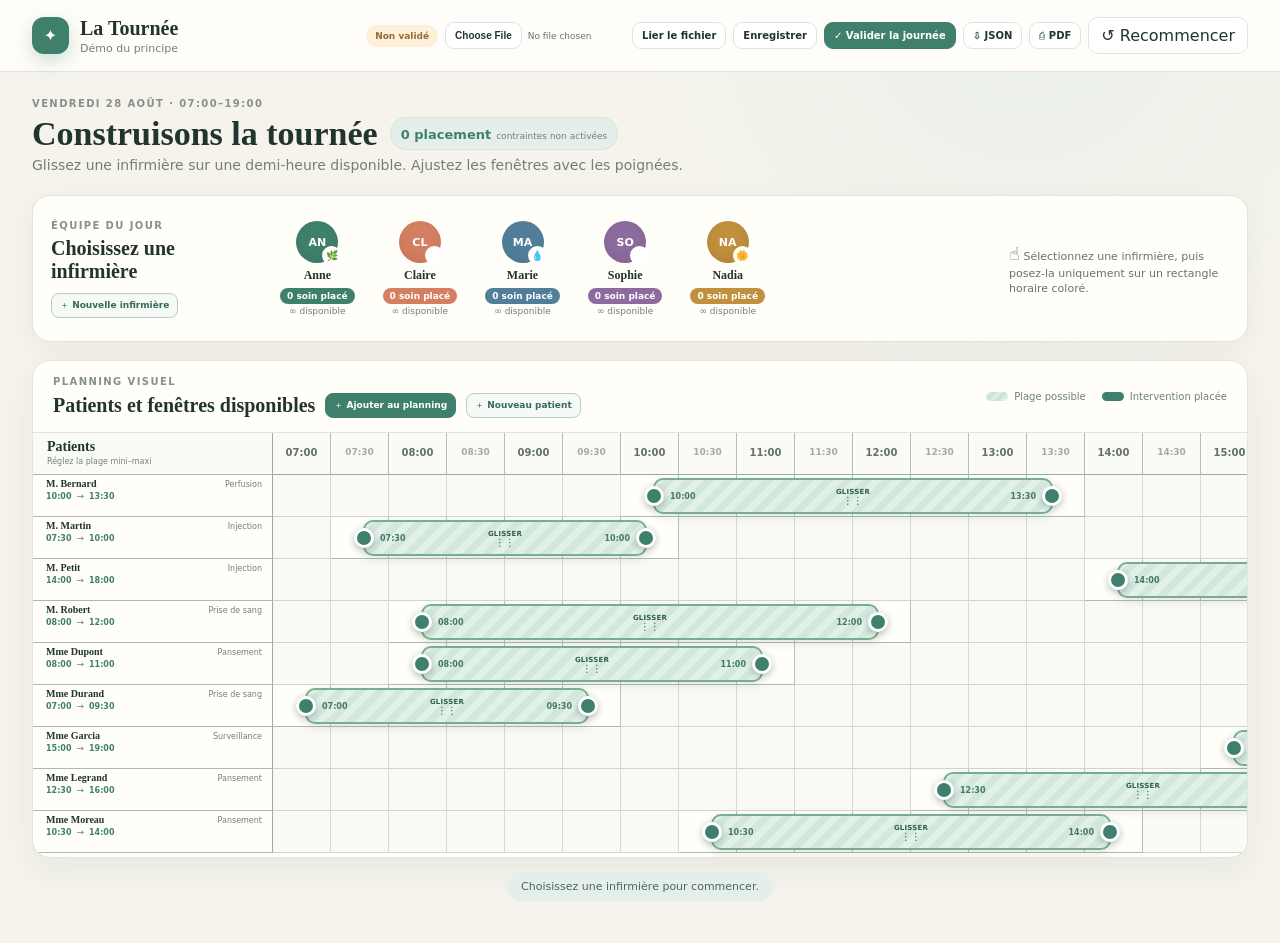
==== commit ae560160: "Utiliser le sélecteur JSON natif" ====
--- a/index.html
+++ b/index.html
@@ -12,8 +12,7 @@
     <div class="brand"><span class="brand-mark">✦</span><div><strong>La Tournée</strong><small>Démo du principe</small></div></div>
     <div class="top-actions">
       <span id="validationBadge" class="validation-badge">Non validé</span>
-      <button id="openJsonButton" class="action-button" type="button">Ouvrir JSON</button>
-      <input id="openJsonInput" type="file" accept="application/json,.json" hidden>
+      <input id="openJsonInput" class="json-file-input" type="file" accept="application/json,.json" aria-label="Choisir et ouvrir un planning JSON">
       <button id="linkJsonButton" class="action-button" type="button">Lier le fichier</button>
       <button id="saveButton" class="action-button" type="button">Enregistrer</button>
       <button id="validateButton" class="action-button primary" type="button">✓ Valider la journée</button>
--- a/styles.css
+++ b/styles.css
@@ -33,6 +33,7 @@
 .agenda-heading{min-height:54px;padding:9px 16px}.agenda-heading h2{font-size:19px}.nurse-timeline{grid-template-rows:24px 48px}.agenda-time{padding-top:7px;font-size:8px}.agenda-cell{padding:3px 2px;gap:2px}.agenda-chip{padding:3px 2px;font-size:7px}.agenda-table th,.agenda-table td{padding:6px 16px}.agenda-empty td{padding:9px!important}
 
 .top-actions{display:flex;align-items:center;gap:7px;flex-wrap:wrap;justify-content:flex-end}.action-button{border:1px solid var(--line);border-radius:9px;padding:7px 9px;color:var(--ink);background:#fff;cursor:pointer;font-size:10px;font-weight:700}.action-button:hover{border-color:#a8c5b7;background:#f5faf7}.action-button.primary{border-color:#3f806d;color:#fff;background:#3f806d}.action-button.primary:hover{background:#326d5b}.validation-badge{padding:6px 9px;border-radius:14px;color:#976937;background:#fff0da;font-size:9px;font-weight:800}.validation-badge.validated{color:#2e6a56;background:#dcece4}
+.json-file-input{max-width:180px;color:#66756d;font-size:9px}.json-file-input::file-selector-button{margin-right:6px;padding:7px 9px;border:1px solid var(--line);border-radius:9px;color:var(--ink);background:#fff;cursor:pointer;font-size:10px;font-weight:700}.json-file-input::file-selector-button:hover{border-color:#a8c5b7;background:#f5faf7}
 @media(max-width:980px){.topbar{height:auto;min-height:72px;padding-top:9px;padding-bottom:9px;gap:12px}.validation-badge{display:none}}
 @media print{body{background:#fff}.topbar{height:auto;padding:10px 0}.top-actions,.nurse-dock,.status,.reset,.action-button{display:none!important}main{max-width:none;padding:10px 0}.intro{margin-bottom:10px}.planning-card,.nurse-agenda{box-shadow:none;break-inside:avoid}.table-scroll,.agenda-scroll{overflow:visible}.planner,.nurse-timeline{transform-origin:top left}.planning-head{height:54px}@page{size:landscape;margin:10mm}}
 
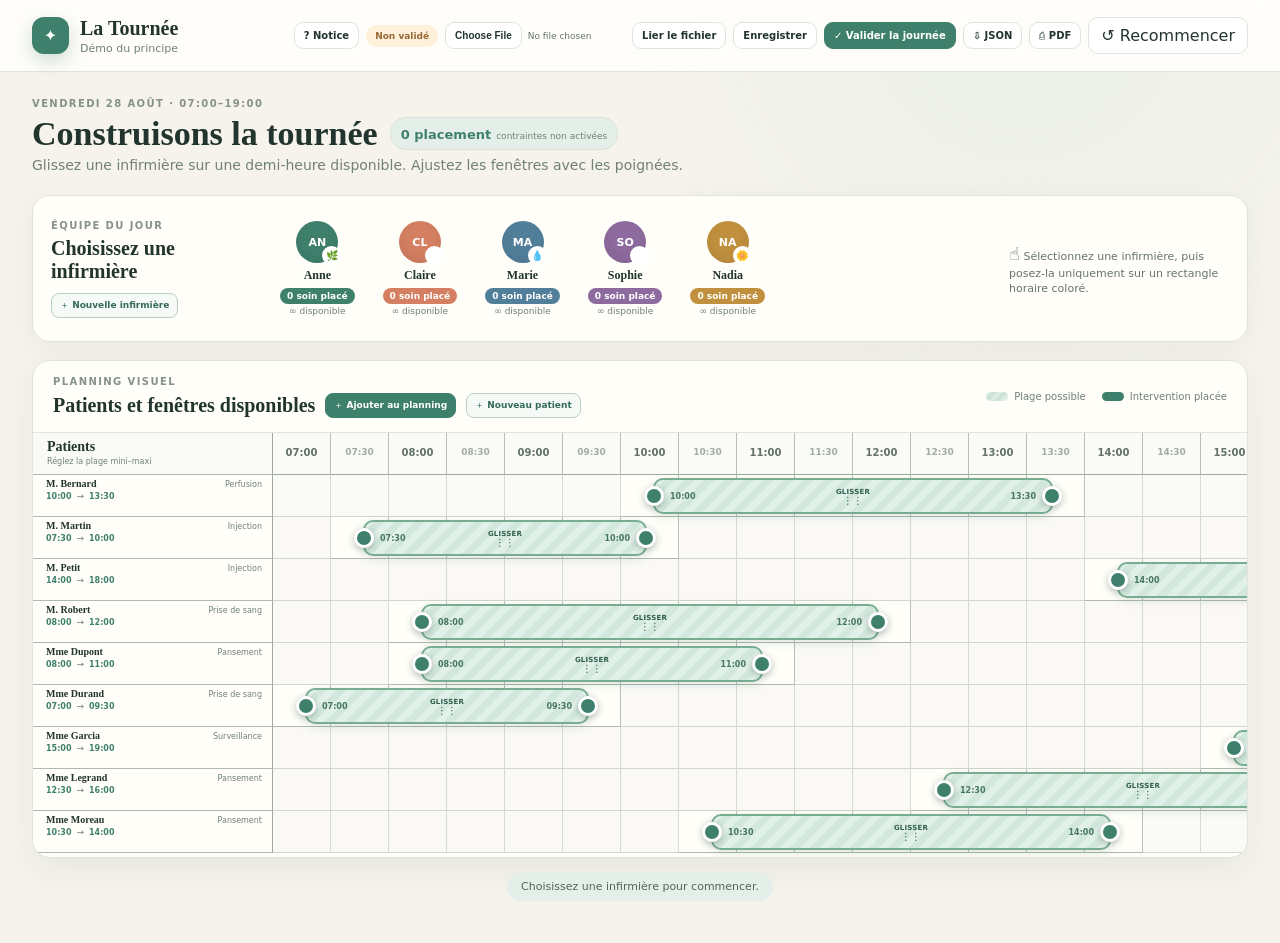
==== commit 19081827: "Ajouter une notice succincte d’utilisation" ====
--- a/index.html
+++ b/index.html
@@ -11,6 +11,7 @@
   <header class="topbar">
     <div class="brand"><span class="brand-mark">✦</span><div><strong>La Tournée</strong><small>Démo du principe</small></div></div>
     <div class="top-actions">
+      <a class="action-button notice-link" href="notice.html" target="_blank" rel="help">? Notice</a>
       <span id="validationBadge" class="validation-badge">Non validé</span>
       <input id="openJsonInput" class="json-file-input" type="file" accept="application/json,.json" aria-label="Choisir et ouvrir un planning JSON">
       <button id="linkJsonButton" class="action-button" type="button">Lier le fichier</button>
--- a/styles.css
+++ b/styles.css
@@ -26,13 +26,14 @@
 .window-handle{align-self:center;width:22px;height:22px;flex:0 0 22px;padding:0;border:3px solid #fff;border-radius:50%!important;background:#3f806d;box-shadow:0 2px 7px #213c3155;cursor:ew-resize;position:relative;z-index:2}
 .window-handle.start{margin-left:-12px;margin-right:2px}.window-handle.end{margin-left:2px;margin-right:-12px}.window-handle:hover{transform:scale(1.12);background:#2f6d59}.window-handle:active{transform:scale(.94)}
 .assignment{cursor:grab}.assignment:active{cursor:grabbing}.assignment.moving{opacity:.45;filter:saturate(.7)}
+.assignment.selected-for-move{z-index:20;outline:3px solid #173f32;outline-offset:2px;transform:translateY(calc(var(--stack,0)*5px)) scale(1.08);box-shadow:0 7px 20px #20382e70}.slot.inactive[aria-disabled="true"]{cursor:default}.planner:has(.assignment.selected-for-move) .slot.inactive{cursor:not-allowed;background:#f3e7e2;opacity:.85}
 .slot.inactive{cursor:default;background:#f7f7f3;opacity:.58}.slot.inactive:disabled{color:transparent}.slot.allowed{background:transparent}.window-band{cursor:copy}
 
 /* Mode compact : davantage de patients et d’affectations visibles sans défilement vertical. */
 .planner{grid-auto-rows:58px}.patient-heading{padding:11px 16px}.patient-label{padding:5px 11px 4px 14px}.patient-label strong{font-size:11px}.patient-label>div:first-child span{font-size:8px}.window-values{margin-top:4px}.window-help{display:none}.window-band{height:36px}.window-handle{width:20px;height:20px;flex-basis:20px}.window-handle.start{margin-left:-11px}.window-handle.end{margin-right:-11px}.window-mover strong{font-size:7px}.window-mover small{font-size:10px}.assignment{height:34px;padding:3px}.assignment span{font-size:10px}.assignment strong{font-size:7px;margin-top:0}
 .agenda-heading{min-height:54px;padding:9px 16px}.agenda-heading h2{font-size:19px}.nurse-timeline{grid-template-rows:24px 48px}.agenda-time{padding-top:7px;font-size:8px}.agenda-cell{padding:3px 2px;gap:2px}.agenda-chip{padding:3px 2px;font-size:7px}.agenda-table th,.agenda-table td{padding:6px 16px}.agenda-empty td{padding:9px!important}
 
-.top-actions{display:flex;align-items:center;gap:7px;flex-wrap:wrap;justify-content:flex-end}.action-button{border:1px solid var(--line);border-radius:9px;padding:7px 9px;color:var(--ink);background:#fff;cursor:pointer;font-size:10px;font-weight:700}.action-button:hover{border-color:#a8c5b7;background:#f5faf7}.action-button.primary{border-color:#3f806d;color:#fff;background:#3f806d}.action-button.primary:hover{background:#326d5b}.validation-badge{padding:6px 9px;border-radius:14px;color:#976937;background:#fff0da;font-size:9px;font-weight:800}.validation-badge.validated{color:#2e6a56;background:#dcece4}
+.top-actions{display:flex;align-items:center;gap:7px;flex-wrap:wrap;justify-content:flex-end}.action-button{border:1px solid var(--line);border-radius:9px;padding:7px 9px;color:var(--ink);background:#fff;cursor:pointer;font-size:10px;font-weight:700}.notice-link{text-decoration:none}.action-button:hover{border-color:#a8c5b7;background:#f5faf7}.action-button.primary{border-color:#3f806d;color:#fff;background:#3f806d}.action-button.primary:hover{background:#326d5b}.validation-badge{padding:6px 9px;border-radius:14px;color:#976937;background:#fff0da;font-size:9px;font-weight:800}.validation-badge.validated{color:#2e6a56;background:#dcece4}
 .json-file-input{max-width:180px;color:#66756d;font-size:9px}.json-file-input::file-selector-button{margin-right:6px;padding:7px 9px;border:1px solid var(--line);border-radius:9px;color:var(--ink);background:#fff;cursor:pointer;font-size:10px;font-weight:700}.json-file-input::file-selector-button:hover{border-color:#a8c5b7;background:#f5faf7}
 @media(max-width:980px){.topbar{height:auto;min-height:72px;padding-top:9px;padding-bottom:9px;gap:12px}.validation-badge{display:none}}
 @media print{body{background:#fff}.topbar{height:auto;padding:10px 0}.top-actions,.nurse-dock,.status,.reset,.action-button{display:none!important}main{max-width:none;padding:10px 0}.intro{margin-bottom:10px}.planning-card,.nurse-agenda{box-shadow:none;break-inside:avoid}.table-scroll,.agenda-scroll{overflow:visible}.planner,.nurse-timeline{transform-origin:top left}.planning-head{height:54px}@page{size:landscape;margin:10mm}}
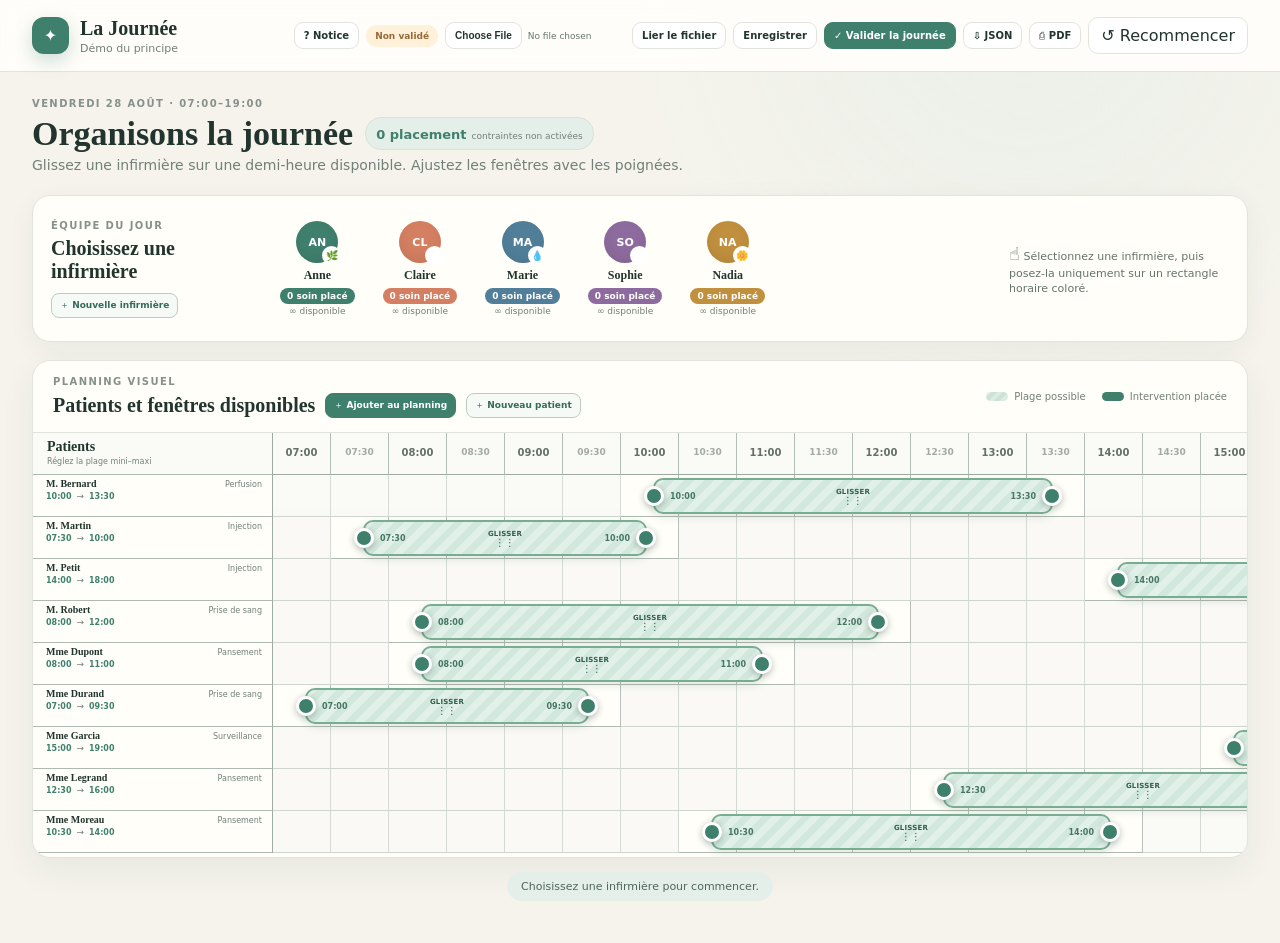
==== commit 7a7fd4ed: "Renommer la tournée en journée" ====
--- a/index.html
+++ b/index.html
@@ -4,12 +4,12 @@
   <meta charset="utf-8">
   <meta name="viewport" content="width=device-width, initial-scale=1">
   <meta name="theme-color" content="#f5f3ec">
-  <title>La Tournée — Démo planning</title>
+  <title>La Journée — Démo planning</title>
   <link rel="stylesheet" href="styles.css">
 </head>
 <body>
   <header class="topbar">
-    <div class="brand"><span class="brand-mark">✦</span><div><strong>La Tournée</strong><small>Démo du principe</small></div></div>
+    <div class="brand"><span class="brand-mark">✦</span><div><strong>La Journée</strong><small>Démo du principe</small></div></div>
     <div class="top-actions">
       <a class="action-button notice-link" href="notice.html" target="_blank" rel="help">? Notice</a>
       <span id="validationBadge" class="validation-badge">Non validé</span>
@@ -24,7 +24,7 @@
   </header>
   <main>
     <section class="intro">
-      <div><p class="eyebrow">VENDREDI 28 AOÛT · 07:00–19:00</p><div class="intro-title-line"><h1>Construisons la tournée</h1><div class="score" aria-live="polite"><strong id="score">0 placement</strong><span>contraintes non activées</span></div></div><p>Glissez une infirmière sur une demi-heure disponible. Ajustez les fenêtres avec les poignées.</p></div>
+      <div><p class="eyebrow">VENDREDI 28 AOÛT · 07:00–19:00</p><div class="intro-title-line"><h1>Organisons la journée</h1><div class="score" aria-live="polite"><strong id="score">0 placement</strong><span>contraintes non activées</span></div></div><p>Glissez une infirmière sur une demi-heure disponible. Ajustez les fenêtres avec les poignées.</p></div>
     </section>
     <section class="nurse-dock" aria-labelledby="nursesTitle">
       <div class="dock-title"><p class="eyebrow">ÉQUIPE DU JOUR</p><div class="title-with-action"><h2 id="nursesTitle">Choisissez une infirmière</h2><button id="addNurseButton" class="small-add" type="button">＋ Nouvelle infirmière</button></div></div>
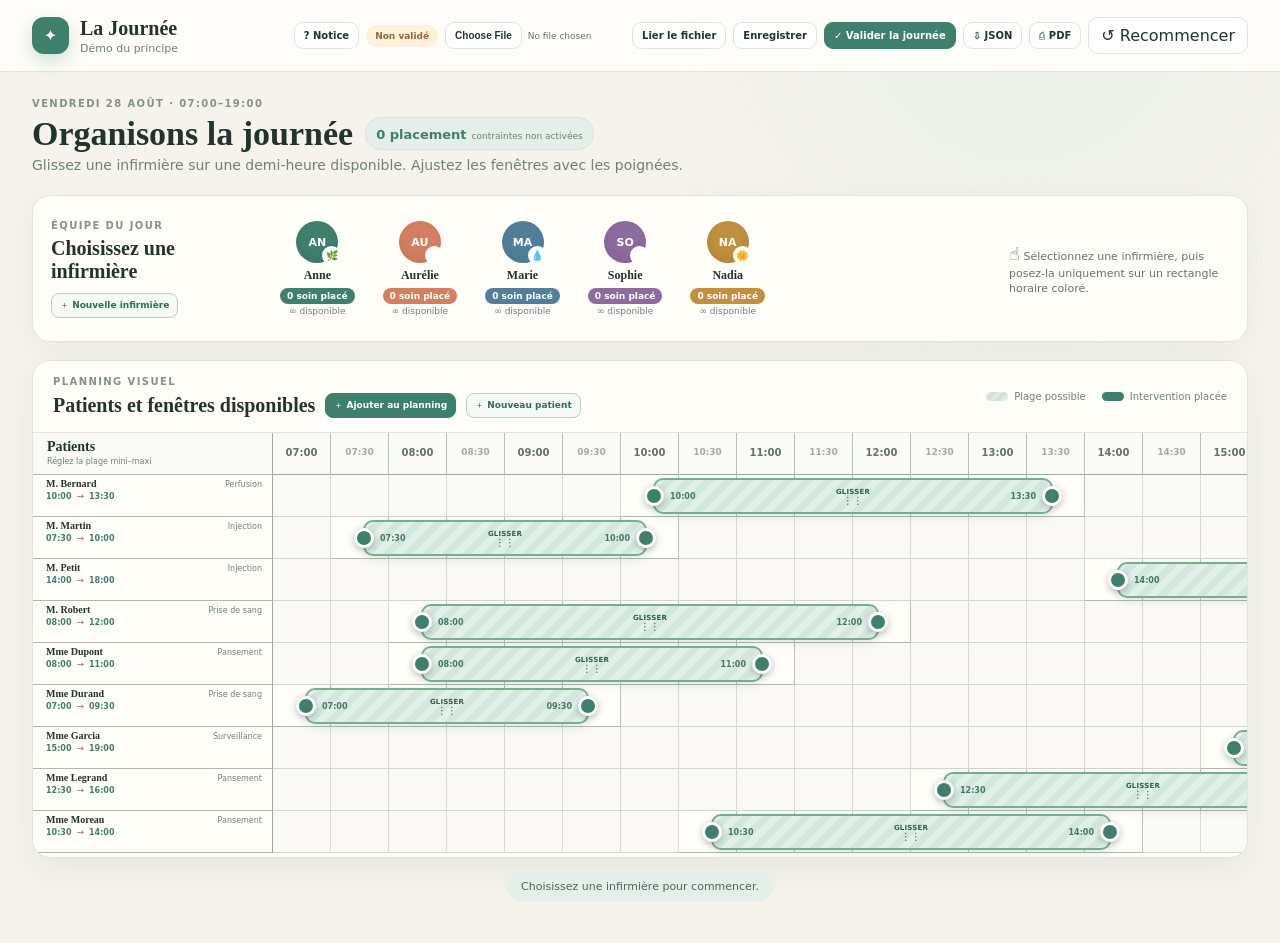
==== commit 40c8d3b7: "Ajouter icône et manifest PWA" ====
--- a/index.html
+++ b/index.html
@@ -4,7 +4,14 @@
   <meta charset="utf-8">
   <meta name="viewport" content="width=device-width, initial-scale=1">
   <meta name="theme-color" content="#f5f3ec">
+  <meta name="application-name" content="Ma tournée">
+  <meta name="apple-mobile-web-app-title" content="Ma tournée">
+  <meta name="apple-mobile-web-app-capable" content="yes">
+  <meta name="apple-mobile-web-app-status-bar-style" content="default">
   <title>La Journée — Démo planning</title>
+  <link rel="manifest" href="manifest.webmanifest">
+  <link rel="icon" href="ma-tournee-180-normal.png" type="image/png" sizes="180x180">
+  <link rel="apple-touch-icon" href="ma-tournee-180-normal.png" sizes="180x180">
   <link rel="stylesheet" href="styles.css">
 </head>
 <body>
@@ -78,5 +85,10 @@
     </form>
   </dialog>
   <script src="app.js"></script>
+  <script>
+    if ("serviceWorker" in navigator) {
+      window.addEventListener("load", () => navigator.serviceWorker.register("sw.js"));
+    }
+  </script>
 </body>
 </html>
